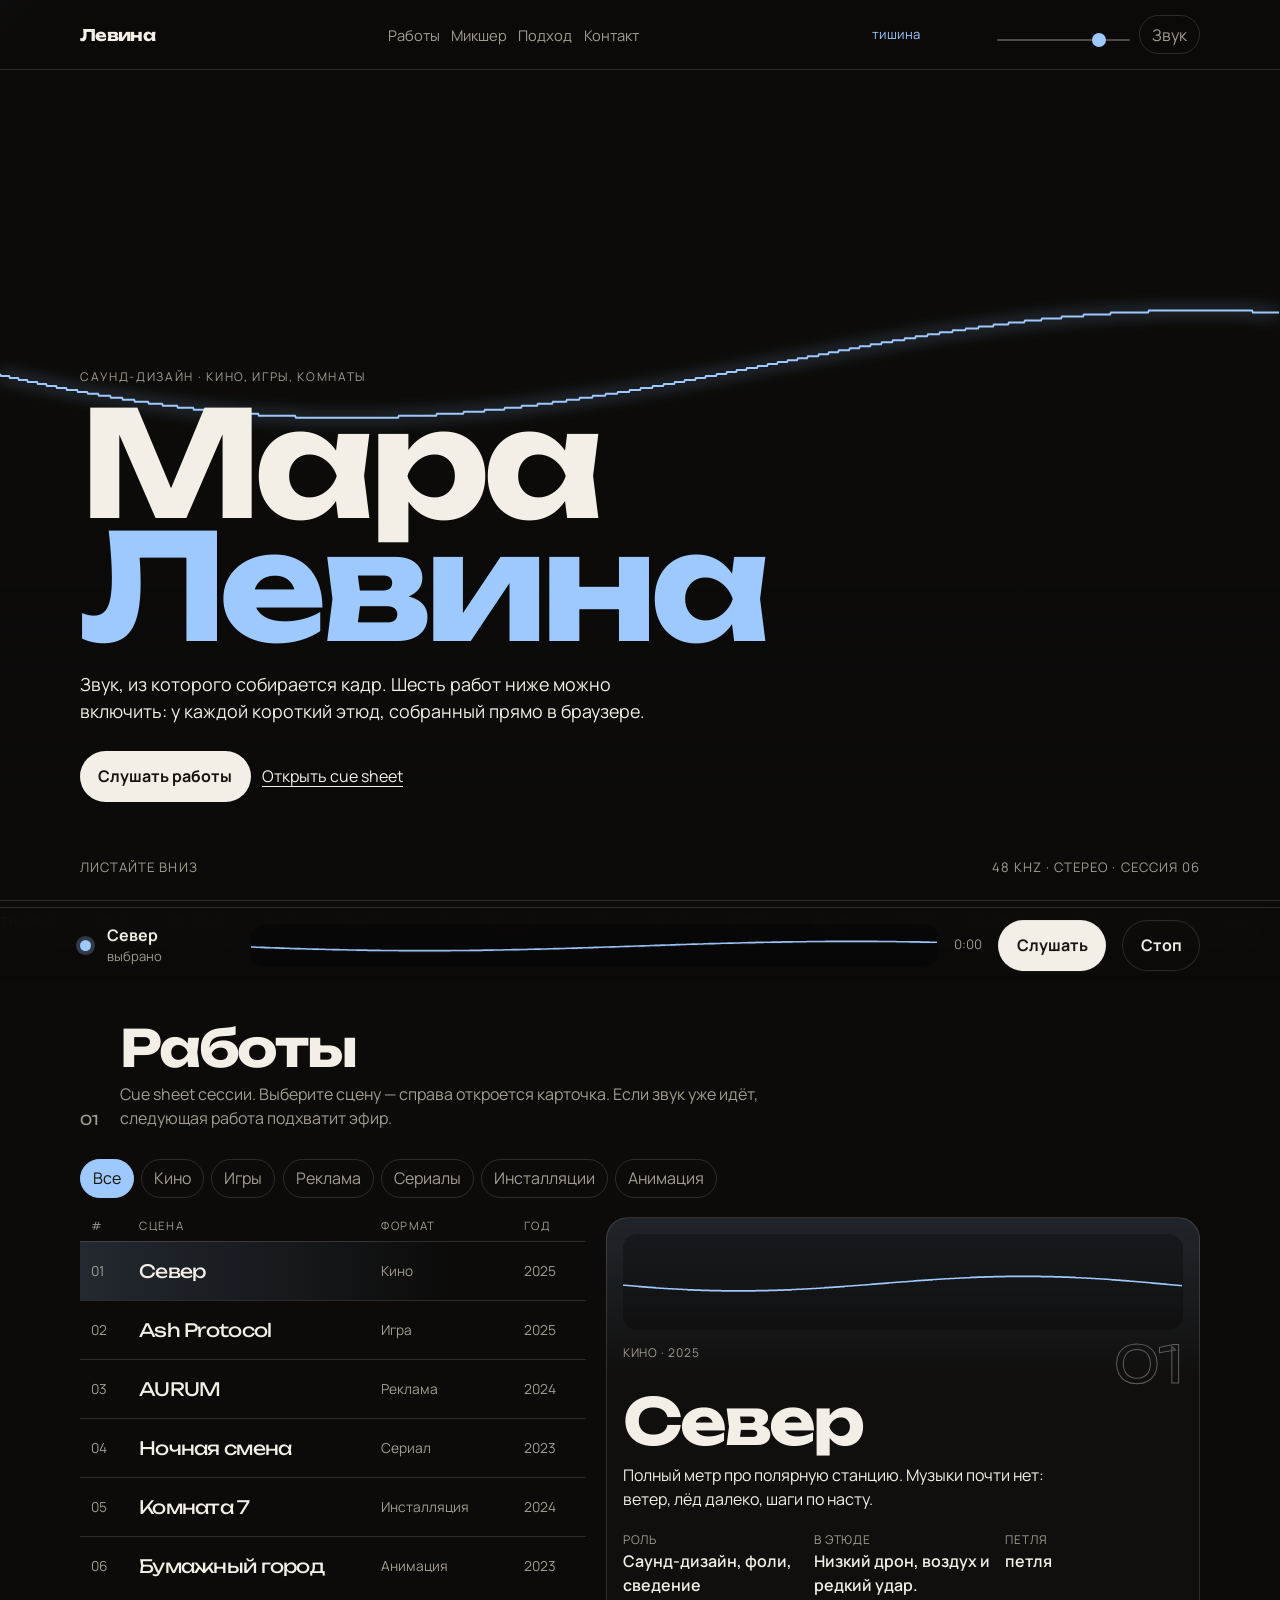
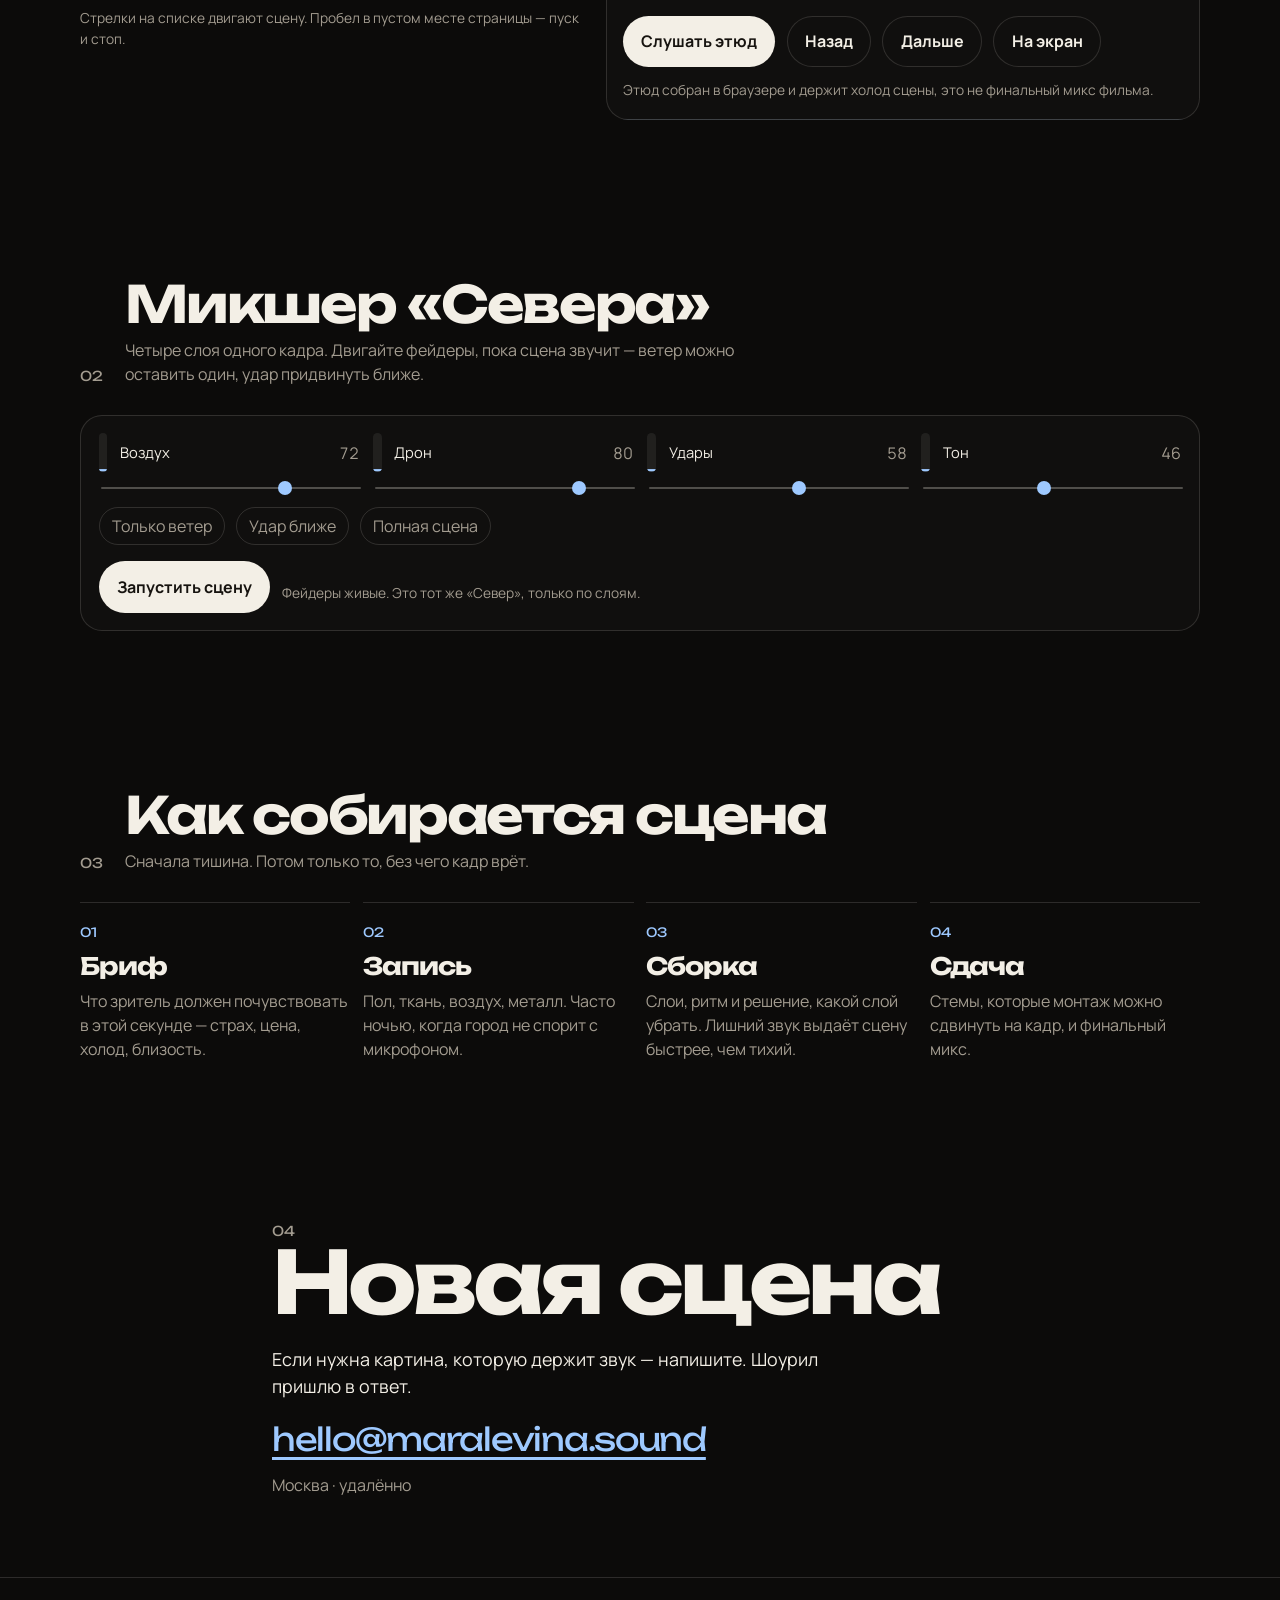
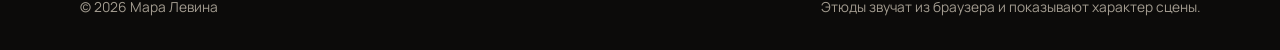
==== index.html @ ef9841b4 "Add a one-page interactive portfolio for a sound designer." ====
<!DOCTYPE html>
<html lang="ru">
  <head>
    <meta charset="UTF-8" />
    <meta name="viewport" content="width=device-width, initial-scale=1" />
    <title>Мара Левина — саунд-дизайн</title>
    <meta
      name="description"
      content="Презентация работ саунд-дизайнера: шесть сцен со звуком в браузере и живой микшер слоёв."
    />
    <meta name="theme-color" content="#0c0b0a" />
    <link
      rel="icon"
      href="data:image/svg+xml,%3Csvg xmlns='http://www.w3.org/2000/svg' viewBox='0 0 32 32'%3E%3Crect fill='%230c0b0a' width='32' height='32'/%3E%3Cpath d='M3 16h3l3-8 4 16 4-11 3 5h9' fill='none' stroke='%23e7a23a' stroke-width='2' stroke-linejoin='round'/%3E%3C/svg%3E"
    />
    <link rel="preconnect" href="https://fonts.googleapis.com" />
    <link rel="preconnect" href="https://fonts.gstatic.com" crossorigin />
    <link
      href="https://fonts.googleapis.com/css2?family=Manrope:wght@400;500;600;700&family=Unbounded:wght@500;700&display=swap"
      rel="stylesheet"
    />
    <link rel="stylesheet" href="styles.css" />
  </head>
  <body>
    <a class="skip" href="#works">К работам</a>
    <div id="glow" aria-hidden="true"></div>

    <header class="nav">
      <div class="wrap nav-inner">
        <a class="wordmark" href="#top">Левина</a>
        <nav class="nav-links" aria-label="Разделы">
          <a href="#works">Работы</a>
          <a href="#mixer">Микшер</a>
          <a href="#approach">Подход</a>
          <a href="#contact">Контакт</a>
        </nav>
        <div class="nav-tools">
          <p id="nav-now" class="nav-now">тишина</p>
          <label class="vol">
            <span class="sr-only">Громкость</span>
            <input id="volume" type="range" min="0" max="100" value="80" />
          </label>
          <button id="mute" type="button" aria-pressed="false">Звук</button>
        </div>
      </div>
    </header>

    <main>
      <section class="hero" id="top">
        <canvas id="hero-canvas" aria-hidden="true"></canvas>
        <div class="wrap hero-copy">
          <p class="eyebrow">Саунд-дизайн · кино, игры, комнаты</p>
          <h1>
            <span>Мара</span>
            <span>Левина</span>
          </h1>
          <p class="lede">
            Звук, из которого собирается кадр. Шесть работ ниже можно
            включить: у каждой короткий этюд, собранный прямо в браузере.
          </p>
          <div class="hero-actions">
            <button id="listen" class="btn" type="button">Слушать работы</button>
            <a class="text-link" href="#works">Открыть cue sheet</a>
          </div>
        </div>
        <div class="wrap hero-foot">
          <p>Листайте вниз</p>
          <p>48 kHz · стерео · сессия 06</p>
        </div>
      </section>

      <div class="marquee" aria-hidden="true">
        <div class="marquee-track">
          <span>тишина</span><span>фоли</span><span>воздух</span><span>удар</span>
          <span>металл</span><span>шаг</span><span>комната</span><span>низ</span>
          <span>зерно</span><span>дилей</span>
          <span>тишина</span><span>фоли</span><span>воздух</span><span>удар</span>
          <span>металл</span><span>шаг</span><span>комната</span><span>низ</span>
          <span>зерно</span><span>дилей</span>
        </div>
      </div>

      <section class="section" id="works">
        <div class="wrap">
          <div class="section-head">
            <p class="index">01</p>
            <div>
              <h2>Работы</h2>
              <p class="sub">
                Cue sheet сессии. Выберите сцену — справа откроется карточка.
                Если звук уже идёт, следующая работа подхватит эфир.
              </p>
            </div>
          </div>

          <div class="filters" role="radiogroup" aria-label="Фильтр работ">
            <button type="button" role="radio" data-filter="all" aria-checked="true">Все</button>
            <button type="button" role="radio" data-filter="film" aria-checked="false">Кино</button>
            <button type="button" role="radio" data-filter="game" aria-checked="false">Игры</button>
            <button type="button" role="radio" data-filter="ad" aria-checked="false">Реклама</button>
            <button type="button" role="radio" data-filter="series" aria-checked="false">Сериалы</button>
            <button type="button" role="radio" data-filter="install" aria-checked="false">Инсталляции</button>
            <button type="button" role="radio" data-filter="anim" aria-checked="false">Анимация</button>
          </div>

          <div class="works-layout">
            <article id="stage" class="stage">
              <canvas id="stage-canvas" aria-hidden="true"></canvas>
              <div class="stage-top">
                <p class="stage-kicker">
                  <span id="stage-cat"></span>
                  <span aria-hidden="true">·</span>
                  <span id="stage-year"></span>
                </p>
                <p id="stage-num" class="stage-num"></p>
              </div>
              <h3 id="stage-title"></h3>
              <p id="stage-text"></p>
              <div class="facts">
                <div>
                  <span>Роль</span>
                  <strong id="fact-role"></strong>
                </div>
                <div>
                  <span>В этюде</span>
                  <strong id="fact-hear"></strong>
                </div>
                <div>
                  <span>Петля</span>
                  <strong id="fact-len"></strong>
                </div>
              </div>
              <div class="stage-actions">
                <button id="stage-play" class="btn" type="button">Слушать этюд</button>
                <button id="stage-prev" class="btn btn-ghost" type="button">Назад</button>
                <button id="stage-next" class="btn btn-ghost" type="button">Дальше</button>
                <button id="present" class="btn btn-ghost" type="button">На экран</button>
              </div>
              <p id="stage-note" class="note"></p>
            </article>

            <div class="sheet">
              <div class="sheet-head" aria-hidden="true">
                <span>#</span>
                <span>Сцена</span>
                <span>Формат</span>
                <span>Год</span>
              </div>
              <ol id="cue-list" class="cue-list"></ol>
              <p class="hint">Стрелки на списке двигают сцену. Пробел в пустом месте страницы — пуск и стоп.</p>
            </div>
          </div>
        </div>
      </section>

      <section class="section" id="mixer">
        <div class="wrap">
          <div class="section-head">
            <p class="index">02</p>
            <div>
              <h2>Микшер «Севера»</h2>
              <p class="sub">
                Четыре слоя одного кадра. Двигайте фейдеры, пока сцена звучит —
                ветер можно оставить один, удар придвинуть ближе.
              </p>
            </div>
          </div>

          <div class="console" id="console">
            <div class="faders">
              <div class="fader">
                <div class="meter" aria-hidden="true"><span data-meter="air"></span></div>
                <div class="fader-copy">
                  <span class="fader-name">Воздух</span>
                  <span class="fader-val" data-val="air">72</span>
                </div>
                <input data-layer="air" type="range" min="0" max="100" value="72" aria-label="Воздух" />
              </div>
              <div class="fader">
                <div class="meter" aria-hidden="true"><span data-meter="drone"></span></div>
                <div class="fader-copy">
                  <span class="fader-name">Дрон</span>
                  <span class="fader-val" data-val="drone">80</span>
                </div>
                <input data-layer="drone" type="range" min="0" max="100" value="80" aria-label="Дрон" />
              </div>
              <div class="fader">
                <div class="meter" aria-hidden="true"><span data-meter="hits"></span></div>
                <div class="fader-copy">
                  <span class="fader-name">Удары</span>
                  <span class="fader-val" data-val="hits">58</span>
                </div>
                <input data-layer="hits" type="range" min="0" max="100" value="58" aria-label="Удары" />
              </div>
              <div class="fader">
                <div class="meter" aria-hidden="true"><span data-meter="tone"></span></div>
                <div class="fader-copy">
                  <span class="fader-name">Тон</span>
                  <span class="fader-val" data-val="tone">46</span>
                </div>
                <input data-layer="tone" type="range" min="0" max="100" value="46" aria-label="Тон" />
              </div>
            </div>
            <div class="presets" role="group" aria-label="Пресеты микшера">
              <button type="button" data-preset="wind">Только ветер</button>
              <button type="button" data-preset="hit">Удар ближе</button>
              <button type="button" data-preset="full">Полная сцена</button>
            </div>
            <div class="console-bar">
              <button id="mixer-play" class="btn" type="button">Запустить сцену</button>
              <p class="note">Фейдеры живые. Это тот же «Север», только по слоям.</p>
            </div>
          </div>
        </div>
      </section>

      <section class="section" id="approach">
        <div class="wrap">
          <div class="section-head">
            <p class="index">03</p>
            <div>
              <h2>Как собирается сцена</h2>
              <p class="sub">Сначала тишина. Потом только то, без чего кадр врёт.</p>
            </div>
          </div>
          <ol class="steps">
            <li>
              <span>01</span>
              <h3>Бриф</h3>
              <p>Что зритель должен почувствовать в этой секунде — страх, цена, холод, близость.</p>
            </li>
            <li>
              <span>02</span>
              <h3>Запись</h3>
              <p>Пол, ткань, воздух, металл. Часто ночью, когда город не спорит с микрофоном.</p>
            </li>
            <li>
              <span>03</span>
              <h3>Сборка</h3>
              <p>Слои, ритм и решение, какой слой убрать. Лишний звук выдаёт сцену быстрее, чем тихий.</p>
            </li>
            <li>
              <span>04</span>
              <h3>Сдача</h3>
              <p>Стемы, которые монтаж можно сдвинуть на кадр, и финальный микс.</p>
            </li>
          </ol>
        </div>
      </section>

      <section class="section contact" id="contact">
        <div class="wrap contact-inner">
          <p class="index">04</p>
          <h2>Новая сцена</h2>
          <p class="lede">Если нужна картина, которую держит звук — напишите. Шоурил пришлю в ответ.</p>
          <a class="mail" href="mailto:hello@maralevina.sound?subject=Проект%20для%20саунд-дизайна">hello@maralevina.sound</a>
          <p class="sub">Москва · удалённо</p>
        </div>
      </section>
    </main>

    <footer class="footer">
      <div class="wrap footer-inner">
        <p>© 2026 Мара Левина</p>
        <p>Этюды звучат из браузера и показывают характер сцены.</p>
      </div>
    </footer>

    <aside id="dock" class="dock" aria-hidden="true">
      <div class="wrap dock-inner">
        <span id="dock-dot" class="dot" aria-hidden="true"></span>
        <div class="dock-copy">
          <strong id="dock-title">Тишина</strong>
          <span id="dock-meta"></span>
        </div>
        <canvas id="dock-canvas" aria-hidden="true"></canvas>
        <span id="dock-time" class="dock-time">0:00</span>
        <button id="dock-toggle" class="btn" type="button">Дальше</button>
        <button id="dock-stop" class="btn btn-ghost" type="button">Стоп</button>
      </div>
    </aside>

    <p id="live" class="sr-only" aria-live="polite"></p>
    <script src="main.js"></script>
  </body>
</html>
---- styles.css ----
:root {
  --bg: #0c0b0a;
  --ink: #f3efe6;
  --muted: #a39c90;
  --line: rgba(243, 239, 230, 0.14);
  --tone: #e7a23a;
  --tone-soft: rgba(231, 162, 58, 0.28);
  --display: "Unbounded", "Segoe UI", sans-serif;
  --body: "Manrope", "Segoe UI", sans-serif;
  --nav: 4.4rem;
  color-scheme: dark;
}

* { box-sizing: border-box; }

html { scroll-behavior: smooth; }

body {
  margin: 0;
  background:
    radial-gradient(900px 520px at 100% -10%, var(--tone-soft), transparent 60%),
    var(--bg);
  color: var(--ink);
  font-family: var(--body);
  font-size: 1rem;
  line-height: 1.5;
  overflow-x: hidden;
}

body.is-live { padding-bottom: 5.4rem; }

img, canvas { display: block; max-width: 100%; }

button, input { font: inherit; color: inherit; }

a { color: inherit; }

::selection { background: var(--tone); color: #1a1206; }

:focus-visible {
  outline: 2px solid var(--tone);
  outline-offset: 3px;
}

.sr-only {
  position: absolute;
  width: 1px;
  height: 1px;
  padding: 0;
  margin: -1px;
  overflow: hidden;
  clip: rect(0, 0, 0, 0);
  white-space: nowrap;
  border: 0;
}

.skip {
  position: absolute;
  left: 1rem;
  top: -4rem;
  z-index: 50;
  background: var(--ink);
  color: #14120e;
  padding: 0.6rem 0.8rem;
}

.skip:focus { top: 0.6rem; }

#glow {
  position: fixed;
  left: 0;
  top: 0;
  z-index: 0;
  width: 280px;
  height: 280px;
  border-radius: 50%;
  pointer-events: none;
  background: radial-gradient(circle, var(--tone-soft), transparent 68%);
  mix-blend-mode: screen;
  opacity: 0.7;
  transform: translate3d(-200px, -200px, 0);
}

.wrap {
  width: min(1120px, calc(100% - 2.4rem));
  margin-inline: auto;
}

.nav {
  position: sticky;
  top: 0;
  z-index: 30;
  height: var(--nav);
  backdrop-filter: blur(16px);
  background: rgba(12, 11, 10, 0.78);
  border-bottom: 1px solid var(--line);
}

.nav-inner,
.dock-inner,
.hero-foot,
.footer-inner {
  display: flex;
  align-items: center;
  gap: 1rem;
}

.nav-inner { height: 100%; justify-content: space-between; }

.wordmark {
  font-family: var(--display);
  font-weight: 700;
  letter-spacing: -0.04em;
  text-decoration: none;
}

.nav-links,
.nav-tools,
.hero-actions,
.stage-actions,
.presets,
.console-bar {
  display: flex;
  align-items: center;
  gap: 0.7rem;
  flex-wrap: wrap;
}

.nav-links a {
  color: var(--muted);
  text-decoration: none;
  font-size: 0.92rem;
}

.nav-links a:hover { color: var(--ink); }

.nav-now {
  margin: 0;
  color: var(--tone);
  font-size: 0.82rem;
  letter-spacing: 0.04em;
  text-transform: lowercase;
  min-width: 7rem;
}

.vol input { width: 5.5rem; }

.hero {
  position: relative;
  min-height: calc(100svh - var(--nav));
  display: flex;
  flex-direction: column;
  justify-content: flex-end;
  padding: 6rem 0 1.4rem;
  isolation: isolate;
}

#hero-canvas {
  position: absolute;
  inset: 0;
  width: 100%;
  height: 100%;
  z-index: 0;
  pointer-events: none;
}

.hero::after {
  content: "";
  position: absolute;
  inset: auto 0 0;
  height: 46%;
  background: linear-gradient(transparent, var(--bg));
  pointer-events: none;
  z-index: 1;
}

.hero-copy,
.hero-foot { position: relative; z-index: 2; }

.eyebrow,
.index,
.stage-kicker,
.hint,
.note,
.sub {
  color: var(--muted);
}

.eyebrow {
  margin: 0 0 1rem;
  letter-spacing: 0.14em;
  text-transform: uppercase;
  font-size: 0.75rem;
}

h1, h2, h3 { font-family: var(--display); font-weight: 700; letter-spacing: -0.045em; margin: 0; }

h1 {
  font-size: clamp(4.2rem, 13vw, 9.2rem);
  line-height: 0.84;
}

h1 span { display: block; animation: rise 0.9s cubic-bezier(0.2, 0.7, 0.2, 1) both; }
h1 span:nth-child(2) { animation-delay: 0.08s; color: var(--tone); }

.lede {
  max-width: 38rem;
  font-size: 1.12rem;
  margin: 1.4rem 0 0;
}

.hero-actions { margin-top: 1.6rem; }

.hero-foot {
  margin-top: 3.5rem;
  justify-content: space-between;
  color: var(--muted);
  font-size: 0.82rem;
  letter-spacing: 0.08em;
  text-transform: uppercase;
}

.hero-foot p { margin: 0; }

.btn {
  appearance: none;
  border: 0;
  background: var(--ink);
  color: #16130f;
  border-radius: 999px;
  padding: 0.85rem 1.15rem;
  font-weight: 700;
  cursor: pointer;
}

.btn:hover { background: #fff; }

.btn-ghost {
  background: transparent;
  color: var(--ink);
  box-shadow: inset 0 0 0 1px var(--line);
}

.btn-ghost:hover { background: rgba(243, 239, 230, 0.06); }

.btn.is-playing {
  background: var(--tone);
  color: #1a1206;
}

.text-link {
  color: var(--ink);
  text-underline-offset: 0.25em;
}

.marquee {
  overflow: hidden;
  border-block: 1px solid var(--line);
  padding: 0.75rem 0;
}

.marquee-track {
  display: flex;
  gap: 2rem;
  width: max-content;
  animation: ticker 42s linear infinite;
  text-transform: uppercase;
  letter-spacing: 0.16em;
  font-size: 0.75rem;
  color: var(--muted);
}

.section { padding: 5rem 0; scroll-margin-top: 5rem; }

.section-head {
  display: grid;
  grid-template-columns: auto 1fr;
  gap: 1rem 1.4rem;
  margin-bottom: 1.8rem;
  align-items: end;
}

.index {
  font-family: var(--display);
  font-size: 0.85rem;
  margin: 0;
}

h2 { font-size: clamp(2rem, 4vw, 3.2rem); line-height: 0.95; }

.sub { margin: 0.6rem 0 0; max-width: 40rem; }

.filters { display: flex; flex-wrap: wrap; gap: 0.45rem; margin-bottom: 1.2rem; }

.filters button,
.presets button,
#mute {
  appearance: none;
  background: transparent;
  border: 1px solid var(--line);
  color: var(--muted);
  border-radius: 999px;
  padding: 0.4rem 0.75rem;
  cursor: pointer;
}

.filters button[aria-checked="true"],
.presets button.is-on,
#mute[aria-pressed="true"] {
  color: #1a1206;
  background: var(--tone);
  border-color: var(--tone);
}

.works-layout {
  display: grid;
  gap: 1.2rem;
}

.stage {
  border: 1px solid var(--line);
  border-radius: 22px;
  padding: 1rem 1rem 1.15rem;
  background:
    linear-gradient(180deg, color-mix(in srgb, var(--tone) 12%, transparent), transparent 32%),
    rgba(255, 255, 255, 0.02);
  display: flex;
  flex-direction: column;
}

#stage-canvas,
#dock-canvas {
  width: 100%;
  height: 96px;
  border-radius: 14px;
  background: rgba(0, 0, 0, 0.28);
}

.stage-top {
  display: flex;
  justify-content: space-between;
  align-items: flex-start;
  margin-top: 0.9rem;
}

.stage-kicker { margin: 0; letter-spacing: 0.08em; text-transform: uppercase; font-size: 0.75rem; }

.stage-num {
  margin: 0;
  font-family: var(--display);
  font-size: 3.2rem;
  line-height: 0.8;
  color: transparent;
  -webkit-text-stroke: 1px rgba(243, 239, 230, 0.35);
}

#stage-title {
  font-size: clamp(2.3rem, 5vw, 4.2rem);
  line-height: 0.92;
  margin: 0.4rem 0 0.8rem;
}

#stage-text { margin: 0; max-width: 46ch; }

.facts {
  display: grid;
  gap: 0.8rem;
  margin: 1.2rem 0;
}

.facts span {
  display: block;
  color: var(--muted);
  font-size: 0.75rem;
  letter-spacing: 0.08em;
  text-transform: uppercase;
}

.facts strong { font-weight: 600; }

.stage-actions { margin-top: auto; }

.note, .hint { font-size: 0.86rem; margin: 0.8rem 0 0; }

.sheet-head,
.cue {
  display: grid;
  grid-template-columns: 2.4rem minmax(0, 1.4fr) minmax(0, 0.8fr) 3.2rem;
  gap: 0.6rem;
  align-items: center;
}

.sheet-head {
  padding: 0 0.7rem 0.45rem;
  color: var(--muted);
  font-size: 0.72rem;
  letter-spacing: 0.12em;
  text-transform: uppercase;
}

.cue-list { list-style: none; margin: 0; padding: 0; }

.cue {
  width: 100%;
  text-align: left;
  background: transparent;
  border: 0;
  border-top: 1px solid var(--line);
  color: var(--ink);
  padding: 0.95rem 0.7rem;
  cursor: pointer;
  position: relative;
}

.cue:hover { background: rgba(243, 239, 230, 0.03); }

.cue.is-active {
  background: linear-gradient(90deg, color-mix(in srgb, var(--tone) 16%, transparent), transparent 75%);
}

.cue.is-playing::before {
  content: "";
  position: absolute;
  left: 0;
  top: 0.7rem;
  bottom: 0.7rem;
  width: 2px;
  background: var(--tone);
}

.cue-num, .cue-cat, .cue-year { color: var(--muted); font-size: 0.86rem; }

.cue-name {
  font-family: var(--display);
  font-size: 1.15rem;
  letter-spacing: -0.04em;
}

.console {
  border: 1px solid var(--line);
  border-radius: 22px;
  padding: 1.1rem;
  background: rgba(255, 255, 255, 0.02);
}

.faders {
  display: grid;
  gap: 0.9rem;
}

.fader {
  display: grid;
  grid-template-columns: 0.55rem 7.2rem 1fr;
  gap: 0.8rem;
  align-items: center;
}

.meter {
  height: 2.4rem;
  background: rgba(243, 239, 230, 0.08);
  border-radius: 99px;
  display: flex;
  align-items: flex-end;
  overflow: hidden;
}

.meter span {
  display: block;
  width: 100%;
  height: 100%;
  background: var(--tone);
  transform: scaleY(0.06);
  transform-origin: bottom;
}

.fader-copy { display: flex; justify-content: space-between; gap: 0.4rem; }

.fader-name { font-size: 0.92rem; }
.fader-val { color: var(--muted); font-variant-numeric: tabular-nums; }

.presets, .console-bar { margin-top: 1rem; }

input[type="range"] {
  -webkit-appearance: none;
  appearance: none;
  width: 100%;
  height: 2px;
  border-radius: 99px;
  background: rgba(243, 239, 230, 0.28);
  cursor: pointer;
}

input[type="range"]::-webkit-slider-thumb {
  -webkit-appearance: none;
  width: 14px;
  height: 14px;
  border-radius: 50%;
  background: var(--tone);
  border: 0;
}

input[type="range"]::-moz-range-thumb {
  width: 14px;
  height: 14px;
  border: 0;
  border-radius: 50%;
  background: var(--tone);
}

.steps {
  list-style: none;
  margin: 0;
  padding: 0;
  display: grid;
  gap: 0.8rem;
}

.steps li {
  border-top: 1px solid var(--line);
  padding-top: 1rem;
}

.steps span {
  color: var(--tone);
  font-family: var(--display);
  font-size: 0.8rem;
}

.steps h3 { font-size: 1.5rem; margin: 0.3rem 0; }
.steps p { margin: 0; color: var(--muted); max-width: 36ch; }

.contact-inner { max-width: 46rem; }

.contact h2 { font-size: clamp(2.6rem, 7vw, 5.4rem); }

.mail {
  display: inline-block;
  margin-top: 1rem;
  font-family: var(--display);
  font-size: clamp(1.2rem, 3vw, 2rem);
  letter-spacing: -0.04em;
  color: var(--tone);
  text-underline-offset: 0.18em;
}

.footer {
  border-top: 1px solid var(--line);
  padding: 1.2rem 0 2rem;
  color: var(--muted);
  font-size: 0.86rem;
}

.footer-inner { justify-content: space-between; }
.footer p, .nav-now { margin: 0; }

.dock {
  position: fixed;
  left: 0;
  right: 0;
  bottom: 0;
  z-index: 35;
  transform: translateY(110%);
  transition: transform 0.35s ease;
  background: rgba(12, 11, 10, 0.92);
  border-top: 1px solid var(--line);
  backdrop-filter: blur(16px);
}

.dock.is-on { transform: translateY(0); }

.dock-inner { min-height: 4.6rem; padding: 0.55rem 0; }

.dot {
  width: 0.7rem;
  height: 0.7rem;
  border-radius: 50%;
  background: var(--tone);
  box-shadow: 0 0 0 4px color-mix(in srgb, var(--tone) 25%, transparent);
  flex: none;
}

.dock-copy { min-width: 8rem; display: grid; }
.dock-copy span, .dock-time { color: var(--muted); font-size: 0.82rem; }
.dock-time { font-variant-numeric: tabular-nums; }

#dock-canvas { height: 42px; flex: 1; min-width: 4rem; }

#stage:fullscreen {
  background: var(--bg);
  padding: 7vh 8vw;
  border-radius: 0;
  min-height: 100%;
  justify-content: center;
}

#stage:fullscreen #stage-canvas { height: 24vh; }
#stage:fullscreen #stage-title { font-size: clamp(3.5rem, 8vw, 7rem); }

@keyframes rise {
  from { opacity: 0; transform: translateY(1rem); }
  to { opacity: 1; transform: none; }
}

@keyframes ticker {
  from { transform: translateX(0); }
  to { transform: translateX(-50%); }
}

@media (min-width: 800px) {
  .facts { grid-template-columns: repeat(3, minmax(0, 1fr)); }
  .faders { grid-template-columns: 1fr 1fr; }
  .steps { grid-template-columns: 1fr 1fr; }
}

@media (min-width: 980px) {
  .works-layout {
    grid-template-columns: minmax(0, 0.92fr) minmax(0, 1.08fr);
    align-items: start;
  }
  .sheet { order: -1; }
  .stage {
    position: sticky;
    top: 5.2rem;
    max-height: calc(100svh - 6.6rem);
    overflow: auto;
  }
  body.is-live .stage { max-height: calc(100svh - 11rem); }
  .steps { grid-template-columns: repeat(4, minmax(0, 1fr)); }
  .faders { grid-template-columns: repeat(4, minmax(0, 1fr)); }
  .fader { grid-template-columns: 0.55rem 1fr; grid-template-rows: auto auto; }
  .fader input { grid-column: 1 / -1; }
}

@media (max-width: 760px) {
  h1 { font-size: clamp(3.1rem, 18vw, 5.2rem); }
  .nav-links, .nav-now, .vol, .sheet-head, .cue-cat { display: none; }
  .cue { grid-template-columns: 2.2rem minmax(0, 1fr) auto; }
  .hero { min-height: calc(100svh - var(--nav)); }
  .footer-inner, .hero-foot, .dock-inner { align-items: flex-start; }
  .footer-inner, .hero-foot { flex-direction: column; }
  #dock-canvas, #dock-toggle, #dock-time { display: none; }
  .dock-copy { min-width: 0; }
  .dock-copy strong {
    display: block;
    max-width: 9rem;
    overflow: hidden;
    text-overflow: ellipsis;
    white-space: nowrap;
  }
  .dock-inner { align-items: center; }
  .dock .btn { padding: 0.65rem 0.85rem; }
  #glow { display: none; }
}

@media (pointer: coarse) {
  #glow { display: none; }
}

@media (prefers-reduced-motion: reduce) {
  html { scroll-behavior: auto; }
  *, *::before, *::after {
    animation: none !important;
    transition: none !important;
  }
}
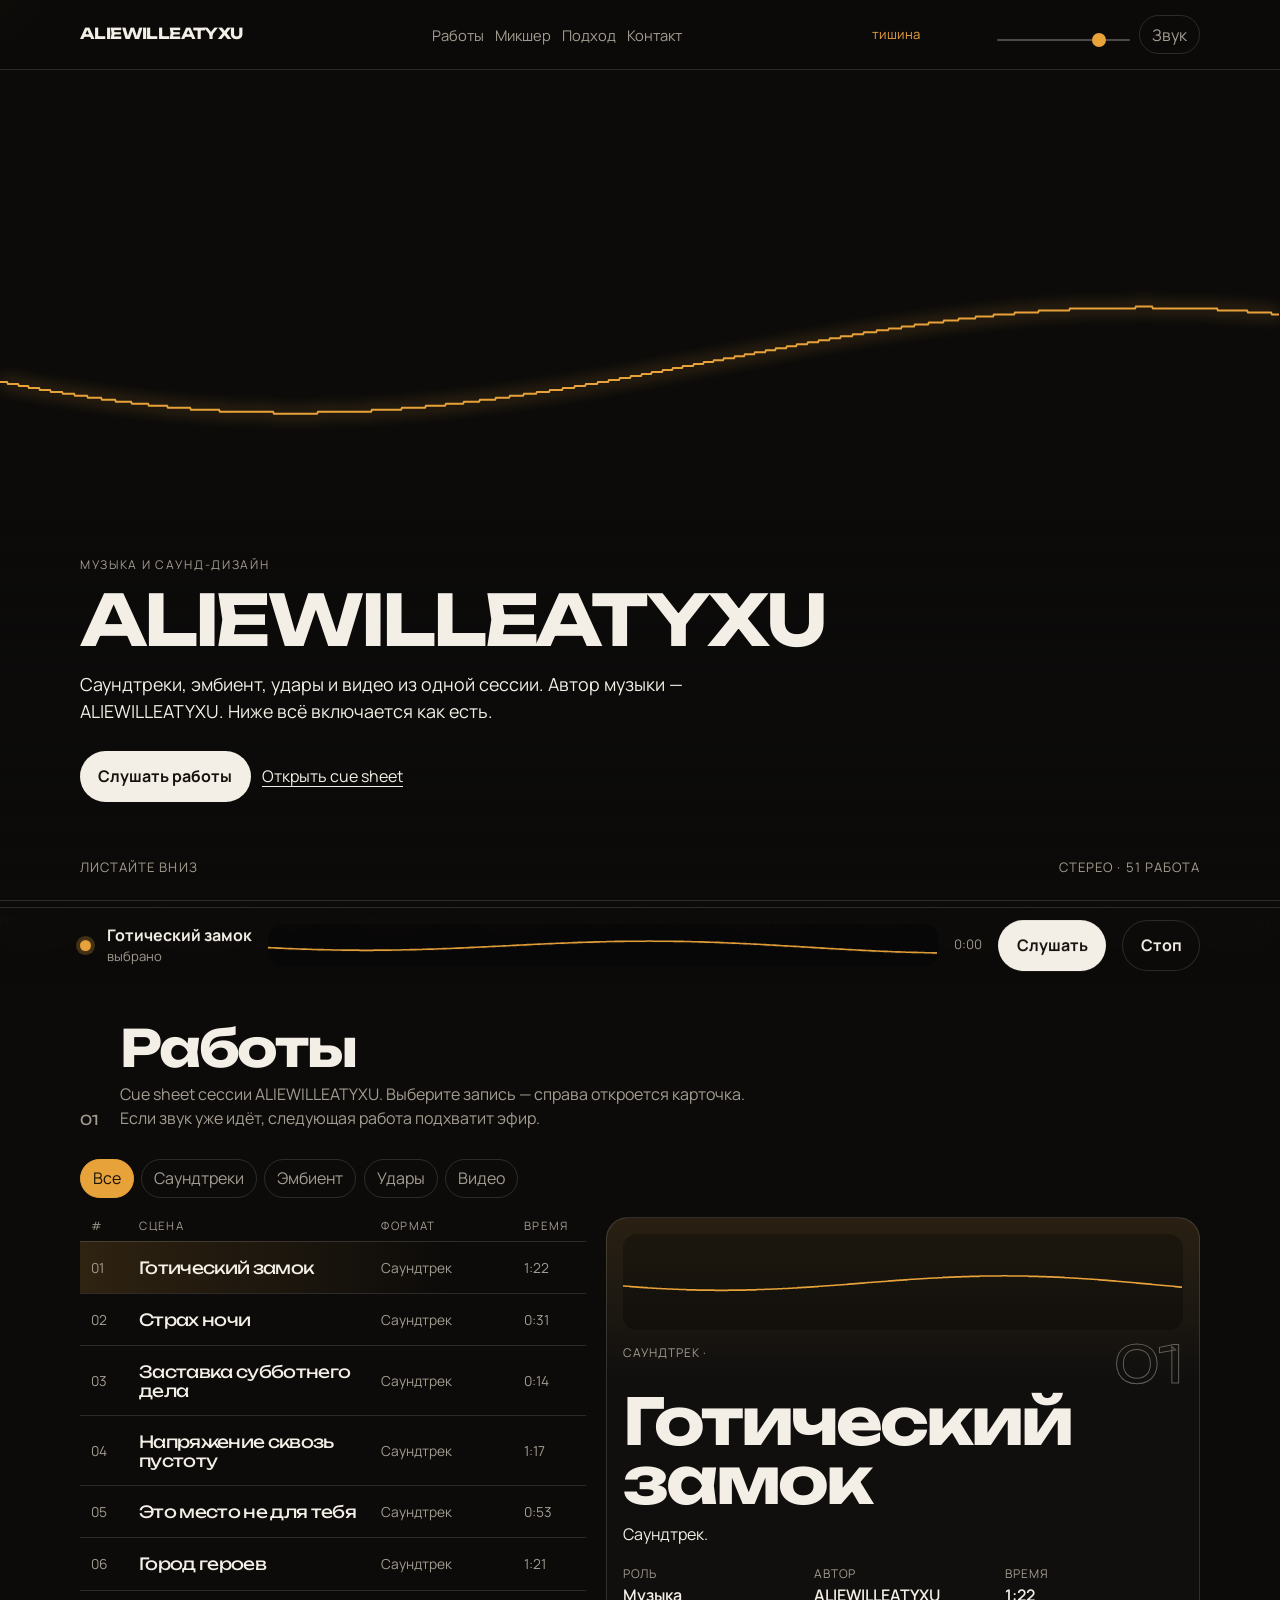
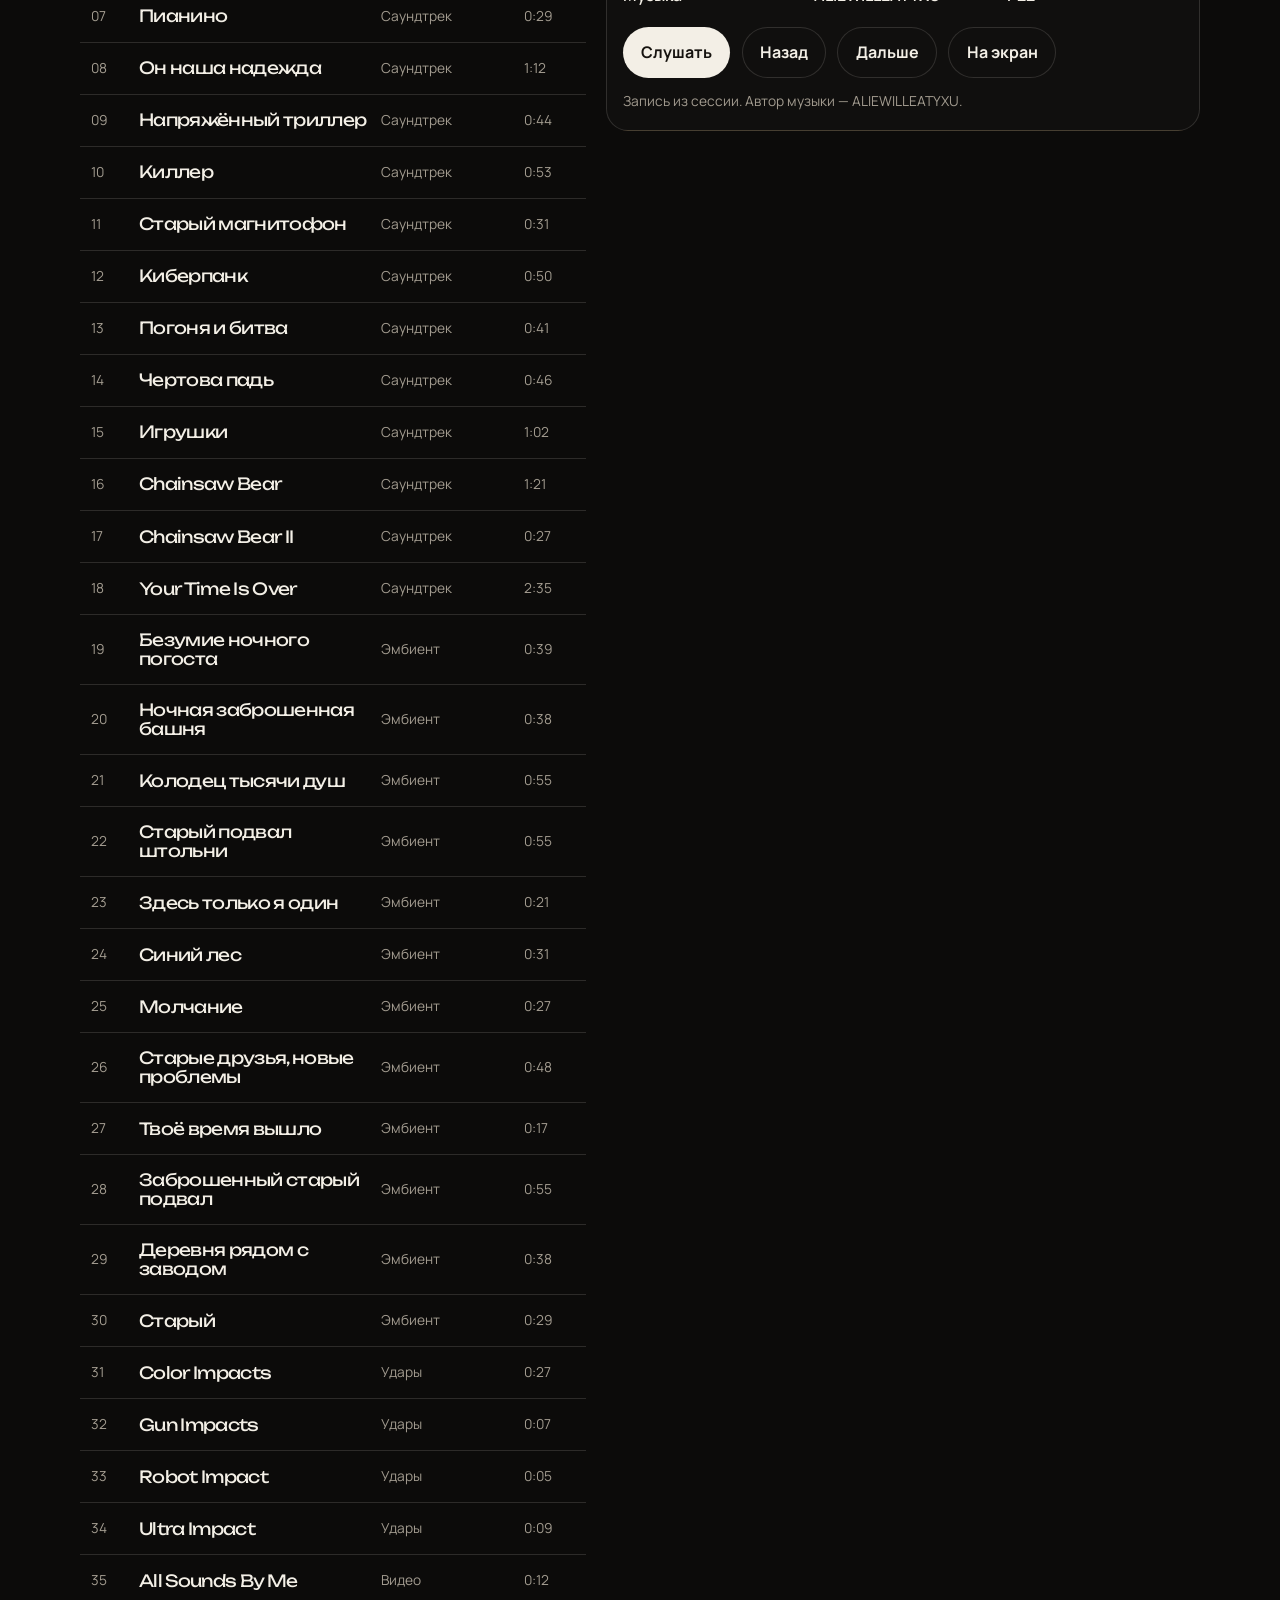
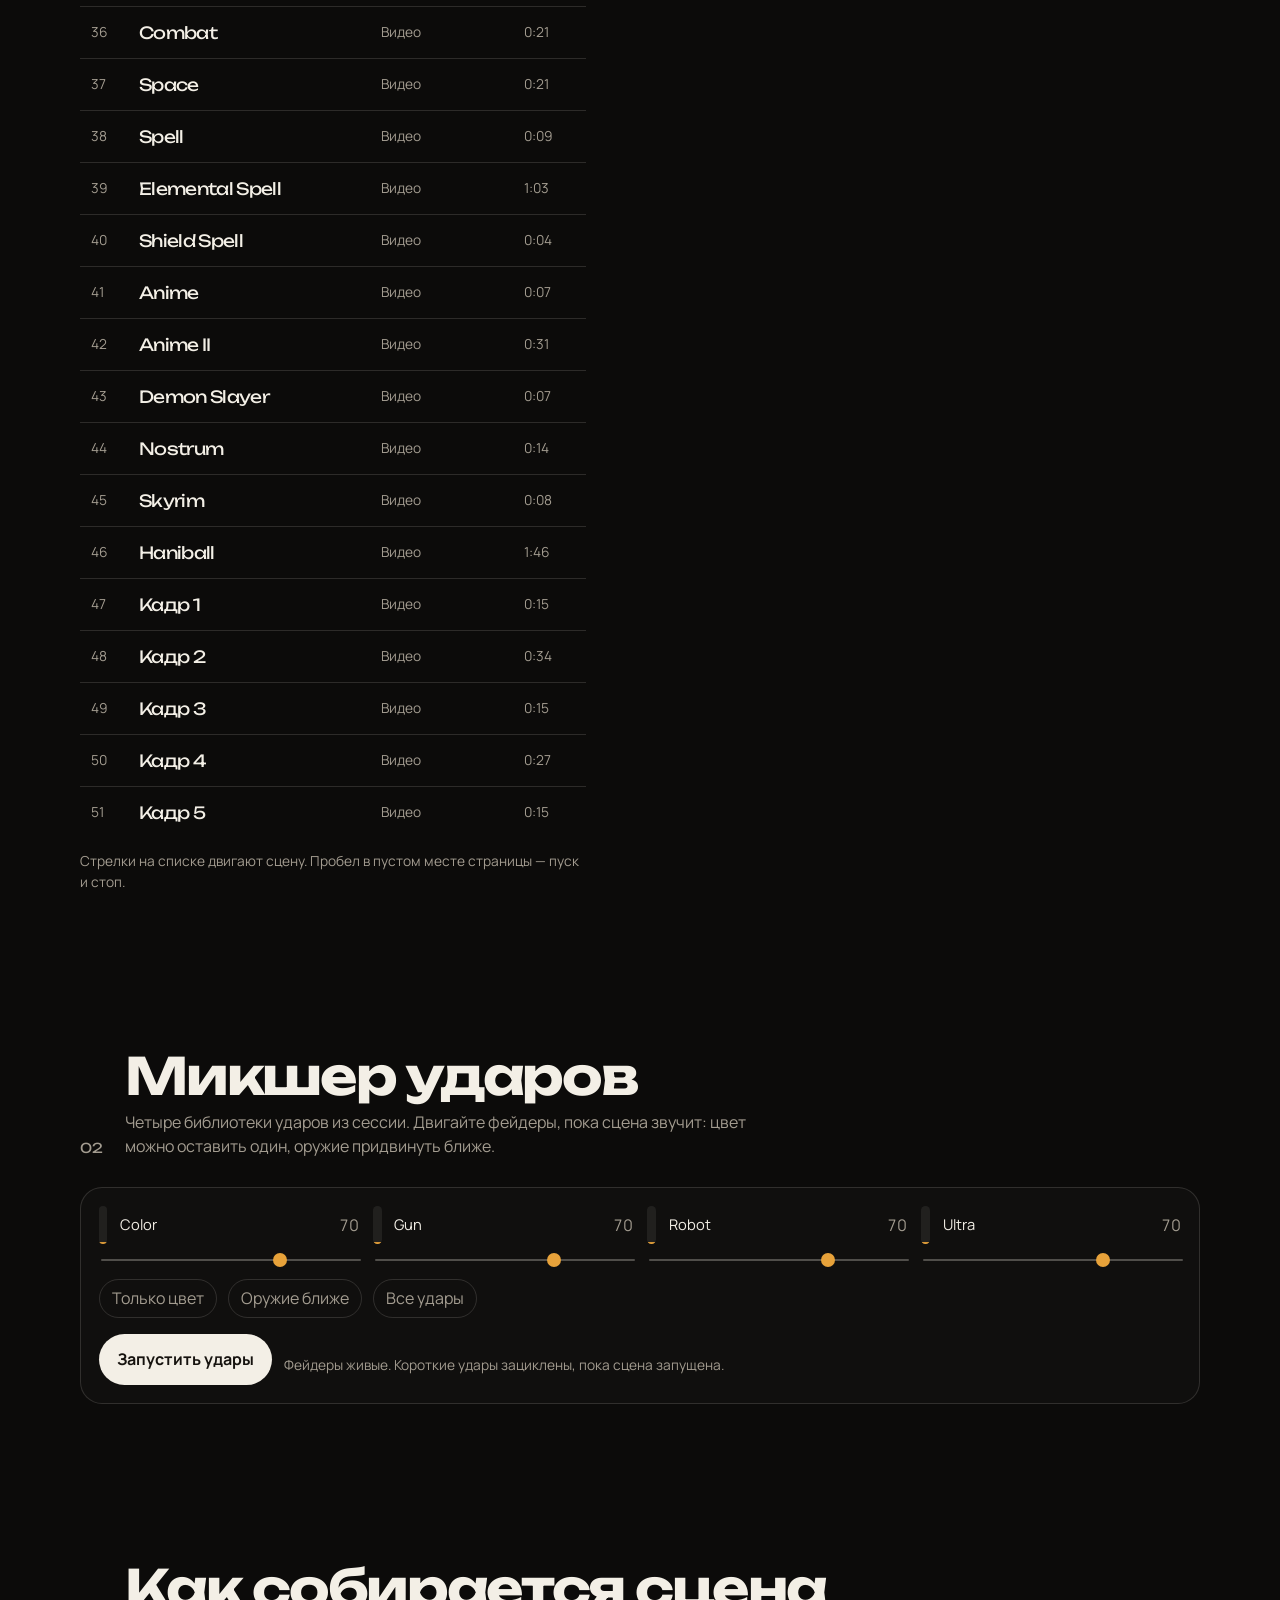
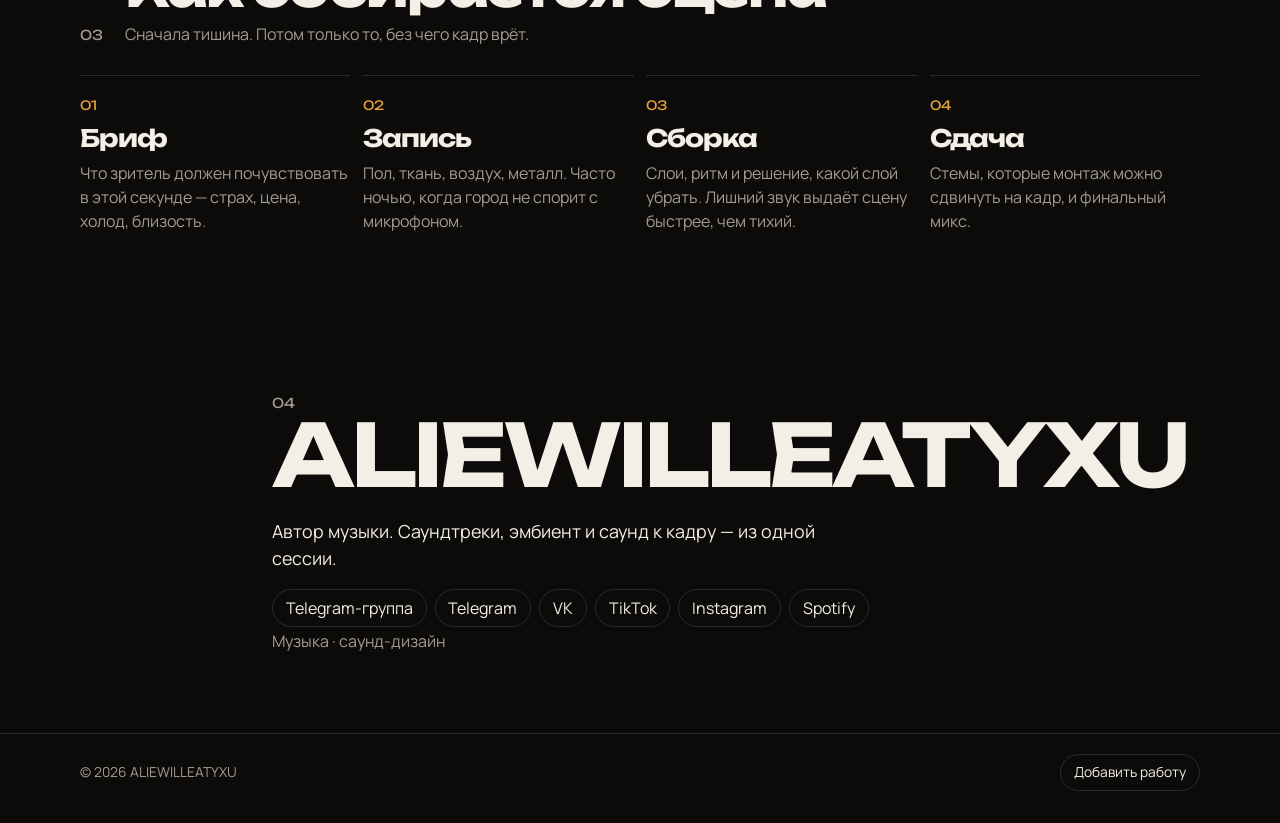
==== commit a4414558: "Replace the placeholder catalog with the client's works and add a local admin for new uploads." ====
--- a/index.html
+++ b/index.html
@@ -3,10 +3,10 @@
   <head>
     <meta charset="UTF-8" />
     <meta name="viewport" content="width=device-width, initial-scale=1" />
-    <title>Мара Левина — саунд-дизайн</title>
+    <title>ALIEWILLEATYXU — музыка и саунд-дизайн</title>
     <meta
       name="description"
-      content="Презентация работ саунд-дизайнера: шесть сцен со звуком в браузере и живой микшер слоёв."
+      content="Сессия ALIEWILLEATYXU: саундтреки, эмбиент, удары и видео. Автор музыки — ALIEWILLEATYXU."
     />
     <meta name="theme-color" content="#0c0b0a" />
     <link
@@ -27,7 +27,7 @@
 
     <header class="nav">
       <div class="wrap nav-inner">
-        <a class="wordmark" href="#top">Левина</a>
+        <a class="wordmark" href="#top">ALIEWILLEATYXU</a>
         <nav class="nav-links" aria-label="Разделы">
           <a href="#works">Работы</a>
           <a href="#mixer">Микшер</a>
@@ -49,14 +49,13 @@
       <section class="hero" id="top">
         <canvas id="hero-canvas" aria-hidden="true"></canvas>
         <div class="wrap hero-copy">
-          <p class="eyebrow">Саунд-дизайн · кино, игры, комнаты</p>
-          <h1>
-            <span>Мара</span>
-            <span>Левина</span>
+          <p class="eyebrow">Музыка и саунд-дизайн</p>
+          <h1 class="brand">
+            <span>ALIEWILLEATYXU</span>
           </h1>
           <p class="lede">
-            Звук, из которого собирается кадр. Шесть работ ниже можно
-            включить: у каждой короткий этюд, собранный прямо в браузере.
+            Саундтреки, эмбиент, удары и видео из одной сессии.
+            Автор музыки — ALIEWILLEATYXU. Ниже всё включается как есть.
           </p>
           <div class="hero-actions">
             <button id="listen" class="btn" type="button">Слушать работы</button>
@@ -65,18 +64,18 @@
         </div>
         <div class="wrap hero-foot">
           <p>Листайте вниз</p>
-          <p>48 kHz · стерео · сессия 06</p>
+          <p id="session-count">стерео · 51 работа</p>
         </div>
       </section>
 
       <div class="marquee" aria-hidden="true">
         <div class="marquee-track">
-          <span>тишина</span><span>фоли</span><span>воздух</span><span>удар</span>
-          <span>металл</span><span>шаг</span><span>комната</span><span>низ</span>
-          <span>зерно</span><span>дилей</span>
-          <span>тишина</span><span>фоли</span><span>воздух</span><span>удар</span>
-          <span>металл</span><span>шаг</span><span>комната</span><span>низ</span>
-          <span>зерно</span><span>дилей</span>
+          <span>погост</span><span>замок</span><span>киллер</span><span>погоня</span>
+          <span>киберпанк</span><span>молчание</span><span>удар</span><span>лес</span>
+          <span>магнитофон</span><span>пустота</span>
+          <span>погост</span><span>замок</span><span>киллер</span><span>погоня</span>
+          <span>киберпанк</span><span>молчание</span><span>удар</span><span>лес</span>
+          <span>магнитофон</span><span>пустота</span>
         </div>
       </div>
 
@@ -87,7 +86,7 @@
             <div>
               <h2>Работы</h2>
               <p class="sub">
-                Cue sheet сессии. Выберите сцену — справа откроется карточка.
+                Cue sheet сессии ALIEWILLEATYXU. Выберите запись — справа откроется карточка.
                 Если звук уже идёт, следующая работа подхватит эфир.
               </p>
             </div>
@@ -95,17 +94,16 @@
 
           <div class="filters" role="radiogroup" aria-label="Фильтр работ">
             <button type="button" role="radio" data-filter="all" aria-checked="true">Все</button>
-            <button type="button" role="radio" data-filter="film" aria-checked="false">Кино</button>
-            <button type="button" role="radio" data-filter="game" aria-checked="false">Игры</button>
-            <button type="button" role="radio" data-filter="ad" aria-checked="false">Реклама</button>
-            <button type="button" role="radio" data-filter="series" aria-checked="false">Сериалы</button>
-            <button type="button" role="radio" data-filter="install" aria-checked="false">Инсталляции</button>
-            <button type="button" role="radio" data-filter="anim" aria-checked="false">Анимация</button>
+            <button type="button" role="radio" data-filter="score" aria-checked="false">Саундтреки</button>
+            <button type="button" role="radio" data-filter="ambient" aria-checked="false">Эмбиент</button>
+            <button type="button" role="radio" data-filter="design" aria-checked="false">Удары</button>
+            <button type="button" role="radio" data-filter="video" aria-checked="false">Видео</button>
           </div>
 
           <div class="works-layout">
             <article id="stage" class="stage">
               <canvas id="stage-canvas" aria-hidden="true"></canvas>
+              <video id="stage-video" playsinline controls hidden></video>
               <div class="stage-top">
                 <p class="stage-kicker">
                   <span id="stage-cat"></span>
@@ -122,16 +120,16 @@
                   <strong id="fact-role"></strong>
                 </div>
                 <div>
-                  <span>В этюде</span>
+                  <span>Автор</span>
                   <strong id="fact-hear"></strong>
                 </div>
                 <div>
-                  <span>Петля</span>
+                  <span>Время</span>
                   <strong id="fact-len"></strong>
                 </div>
               </div>
               <div class="stage-actions">
-                <button id="stage-play" class="btn" type="button">Слушать этюд</button>
+                <button id="stage-play" class="btn" type="button">Слушать</button>
                 <button id="stage-prev" class="btn btn-ghost" type="button">Назад</button>
                 <button id="stage-next" class="btn btn-ghost" type="button">Дальше</button>
                 <button id="present" class="btn btn-ghost" type="button">На экран</button>
@@ -144,7 +142,7 @@
                 <span>#</span>
                 <span>Сцена</span>
                 <span>Формат</span>
-                <span>Год</span>
+                <span>Время</span>
               </div>
               <ol id="cue-list" class="cue-list"></ol>
               <p class="hint">Стрелки на списке двигают сцену. Пробел в пустом месте страницы — пуск и стоп.</p>
@@ -158,10 +156,10 @@
           <div class="section-head">
             <p class="index">02</p>
             <div>
-              <h2>Микшер «Севера»</h2>
+              <h2>Микшер ударов</h2>
               <p class="sub">
-                Четыре слоя одного кадра. Двигайте фейдеры, пока сцена звучит —
-                ветер можно оставить один, удар придвинуть ближе.
+                Четыре библиотеки ударов из сессии. Двигайте фейдеры, пока сцена звучит:
+                цвет можно оставить один, оружие придвинуть ближе.
               </p>
             </div>
           </div>
@@ -169,46 +167,46 @@
           <div class="console" id="console">
             <div class="faders">
               <div class="fader">
-                <div class="meter" aria-hidden="true"><span data-meter="air"></span></div>
-                <div class="fader-copy">
-                  <span class="fader-name">Воздух</span>
-                  <span class="fader-val" data-val="air">72</span>
-                </div>
-                <input data-layer="air" type="range" min="0" max="100" value="72" aria-label="Воздух" />
-              </div>
-              <div class="fader">
-                <div class="meter" aria-hidden="true"><span data-meter="drone"></span></div>
-                <div class="fader-copy">
-                  <span class="fader-name">Дрон</span>
-                  <span class="fader-val" data-val="drone">80</span>
-                </div>
-                <input data-layer="drone" type="range" min="0" max="100" value="80" aria-label="Дрон" />
-              </div>
-              <div class="fader">
-                <div class="meter" aria-hidden="true"><span data-meter="hits"></span></div>
-                <div class="fader-copy">
-                  <span class="fader-name">Удары</span>
-                  <span class="fader-val" data-val="hits">58</span>
-                </div>
-                <input data-layer="hits" type="range" min="0" max="100" value="58" aria-label="Удары" />
-              </div>
-              <div class="fader">
-                <div class="meter" aria-hidden="true"><span data-meter="tone"></span></div>
-                <div class="fader-copy">
-                  <span class="fader-name">Тон</span>
-                  <span class="fader-val" data-val="tone">46</span>
-                </div>
-                <input data-layer="tone" type="range" min="0" max="100" value="46" aria-label="Тон" />
+                <div class="meter" aria-hidden="true"><span data-meter="color"></span></div>
+                <div class="fader-copy">
+                  <span class="fader-name">Color</span>
+                  <span class="fader-val" data-val="color">70</span>
+                </div>
+                <input data-layer="color" type="range" min="0" max="100" value="70" aria-label="Color Impacts" />
+              </div>
+              <div class="fader">
+                <div class="meter" aria-hidden="true"><span data-meter="gun"></span></div>
+                <div class="fader-copy">
+                  <span class="fader-name">Gun</span>
+                  <span class="fader-val" data-val="gun">70</span>
+                </div>
+                <input data-layer="gun" type="range" min="0" max="100" value="70" aria-label="Gun Impacts" />
+              </div>
+              <div class="fader">
+                <div class="meter" aria-hidden="true"><span data-meter="robot"></span></div>
+                <div class="fader-copy">
+                  <span class="fader-name">Robot</span>
+                  <span class="fader-val" data-val="robot">70</span>
+                </div>
+                <input data-layer="robot" type="range" min="0" max="100" value="70" aria-label="Robot Impact" />
+              </div>
+              <div class="fader">
+                <div class="meter" aria-hidden="true"><span data-meter="ultra"></span></div>
+                <div class="fader-copy">
+                  <span class="fader-name">Ultra</span>
+                  <span class="fader-val" data-val="ultra">70</span>
+                </div>
+                <input data-layer="ultra" type="range" min="0" max="100" value="70" aria-label="Ultra Impact" />
               </div>
             </div>
             <div class="presets" role="group" aria-label="Пресеты микшера">
-              <button type="button" data-preset="wind">Только ветер</button>
-              <button type="button" data-preset="hit">Удар ближе</button>
-              <button type="button" data-preset="full">Полная сцена</button>
+              <button type="button" data-preset="color">Только цвет</button>
+              <button type="button" data-preset="guns">Оружие ближе</button>
+              <button type="button" data-preset="all">Все удары</button>
             </div>
             <div class="console-bar">
-              <button id="mixer-play" class="btn" type="button">Запустить сцену</button>
-              <p class="note">Фейдеры живые. Это тот же «Север», только по слоям.</p>
+              <button id="mixer-play" class="btn" type="button">Запустить удары</button>
+              <p class="note">Фейдеры живые. Короткие удары зациклены, пока сцена запущена.</p>
             </div>
           </div>
         </div>
@@ -251,18 +249,25 @@
       <section class="section contact" id="contact">
         <div class="wrap contact-inner">
           <p class="index">04</p>
-          <h2>Новая сцена</h2>
-          <p class="lede">Если нужна картина, которую держит звук — напишите. Шоурил пришлю в ответ.</p>
-          <a class="mail" href="mailto:hello@maralevina.sound?subject=Проект%20для%20саунд-дизайна">hello@maralevina.sound</a>
-          <p class="sub">Москва · удалённо</p>
+          <h2>ALIEWILLEATYXU</h2>
+          <p class="lede">Автор музыки. Саундтреки, эмбиент и саунд к кадру — из одной сессии.</p>
+          <ul class="socials">
+            <li><a href="https://t.me/aliewilleatyxutg" target="_blank" rel="noopener noreferrer">Telegram-группа</a></li>
+            <li><a href="https://t.me/aliewilleatyxu" target="_blank" rel="noopener noreferrer">Telegram</a></li>
+            <li><a href="https://vk.com/aliewilleatyxu" target="_blank" rel="noopener noreferrer">VK</a></li>
+            <li><a href="https://www.tiktok.com/@aliewilleatyxuxd" target="_blank" rel="noopener noreferrer">TikTok</a></li>
+            <li><a href="https://www.instagram.com/aliewilleatyxu_/" target="_blank" rel="noopener noreferrer">Instagram</a></li>
+            <li><a href="https://open.spotify.com/artist/2WUc9MJbAKDKLhG0sc4jZu" target="_blank" rel="noopener noreferrer">Spotify</a></li>
+          </ul>
+          <p class="sub">Музыка · саунд-дизайн</p>
         </div>
       </section>
     </main>
 
     <footer class="footer">
       <div class="wrap footer-inner">
-        <p>© 2026 Мара Левина</p>
-        <p>Этюды звучат из браузера и показывают характер сцены.</p>
+        <p>© 2026 ALIEWILLEATYXU</p>
+        <a href="admin.html">Добавить работу</a>
       </div>
     </footer>
 
@@ -281,6 +286,7 @@
     </aside>
 
     <p id="live" class="sr-only" aria-live="polite"></p>
+    <script src="works.js"></script>
     <script src="main.js"></script>
   </body>
 </html>
--- a/styles.css
+++ b/styles.css
@@ -110,8 +110,10 @@
 .wordmark {
   font-family: var(--display);
   font-weight: 700;
+  font-size: clamp(0.72rem, 1.6vw, 0.95rem);
   letter-spacing: -0.04em;
   text-decoration: none;
+  white-space: nowrap;
 }
 
 .nav-links,
@@ -141,6 +143,10 @@
   letter-spacing: 0.04em;
   text-transform: lowercase;
   min-width: 7rem;
+  max-width: 14rem;
+  overflow: hidden;
+  text-overflow: ellipsis;
+  white-space: nowrap;
 }
 
 .vol input { width: 5.5rem; }
@@ -198,6 +204,11 @@
 h1 {
   font-size: clamp(4.2rem, 13vw, 9.2rem);
   line-height: 0.84;
+}
+
+h1.brand {
+  font-size: clamp(1.15rem, 5.6vw, 4.4rem);
+  white-space: nowrap;
 }
 
 h1 span { display: block; animation: rise 0.9s cubic-bezier(0.2, 0.7, 0.2, 1) both; }
@@ -329,11 +340,18 @@
 }
 
 #stage-canvas,
-#dock-canvas {
+#dock-canvas,
+#stage-video {
   width: 100%;
   height: 96px;
   border-radius: 14px;
   background: rgba(0, 0, 0, 0.28);
+}
+
+#stage-video {
+  height: 220px;
+  object-fit: contain;
+  background: #000;
 }
 
 .stage-top {
@@ -432,8 +450,9 @@
 
 .cue-name {
   font-family: var(--display);
-  font-size: 1.15rem;
+  font-size: 1.05rem;
   letter-spacing: -0.04em;
+  line-height: 1.15;
 }
 
 .console {
@@ -543,6 +562,35 @@
   text-underline-offset: 0.18em;
 }
 
+.admin { max-width: 40rem; }
+.admin-title { font-size: clamp(2.4rem, 6vw, 4.2rem); margin: 0.3rem 0 0.6rem; }
+.admin-list-title { margin: 1.6rem 0 0.6rem; font-size: 1.4rem; }
+.admin-card, .added { display: grid; gap: 0.8rem; }
+.admin-card {
+  margin-top: 1.2rem;
+  padding: 1rem;
+  border: 1px solid var(--line);
+  border-radius: 22px;
+}
+.admin-card label { display: grid; gap: 0.35rem; color: var(--muted); font-size: 0.86rem; }
+.admin-card input, .admin-card select {
+  width: 100%;
+  border: 1px solid var(--line);
+  background: rgba(0, 0, 0, 0.28);
+  border-radius: 12px;
+  padding: 0.7rem 0.8rem;
+  color: var(--ink);
+}
+.added { list-style: none; margin: 0; padding: 0; }
+.added li {
+  display: flex;
+  justify-content: space-between;
+  gap: 0.8rem;
+  align-items: center;
+  border-top: 1px solid var(--line);
+  padding: 0.7rem 0;
+}
+
 .footer {
   border-top: 1px solid var(--line);
   padding: 1.2rem 0 2rem;
@@ -550,7 +598,28 @@
   font-size: 0.86rem;
 }
 
-.footer-inner { justify-content: space-between; }
+.socials {
+  display: flex;
+  flex-wrap: wrap;
+  gap: 0.5rem;
+  list-style: none;
+  margin: 1.5rem 0 0.4rem;
+  padding: 0;
+}
+
+.socials a,
+.footer a {
+  color: var(--ink);
+  text-decoration: none;
+  border: 1px solid var(--line);
+  border-radius: 999px;
+  padding: 0.45rem 0.8rem;
+}
+
+.socials a:hover,
+.footer a:hover { border-color: var(--tone); color: var(--tone); }
+
+.footer-inner { justify-content: space-between; flex-wrap: wrap; }
 .footer p, .nav-now { margin: 0; }
 
 .dock {
@@ -594,6 +663,7 @@
 }
 
 #stage:fullscreen #stage-canvas { height: 24vh; }
+#stage:fullscreen #stage-video { height: 42vh; }
 #stage:fullscreen #stage-title { font-size: clamp(3.5rem, 8vw, 7rem); }
 
 @keyframes rise {
@@ -633,6 +703,7 @@
 
 @media (max-width: 760px) {
   h1 { font-size: clamp(3.1rem, 18vw, 5.2rem); }
+  h1.brand { font-size: clamp(0.95rem, 6.4vw, 1.7rem); }
   .nav-links, .nav-now, .vol, .sheet-head, .cue-cat { display: none; }
   .cue { grid-template-columns: 2.2rem minmax(0, 1fr) auto; }
   .hero { min-height: calc(100svh - var(--nav)); }
